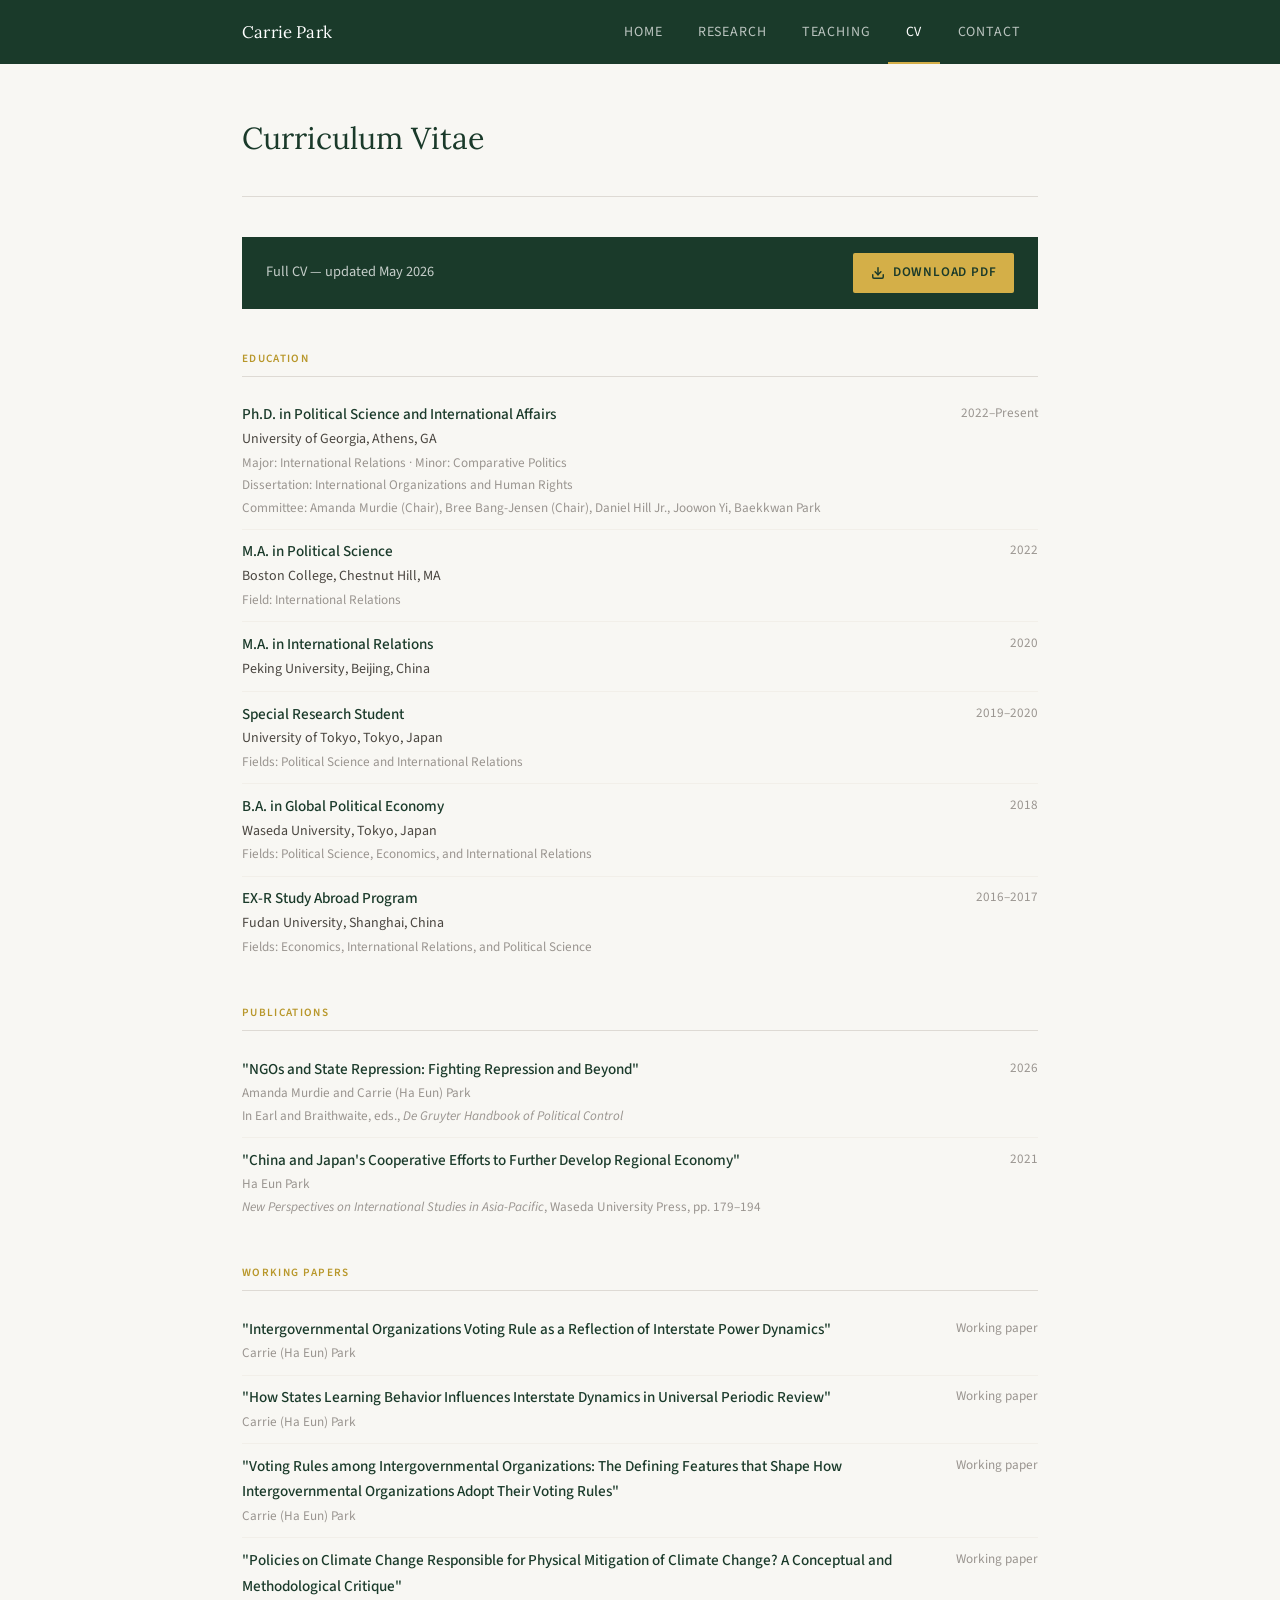
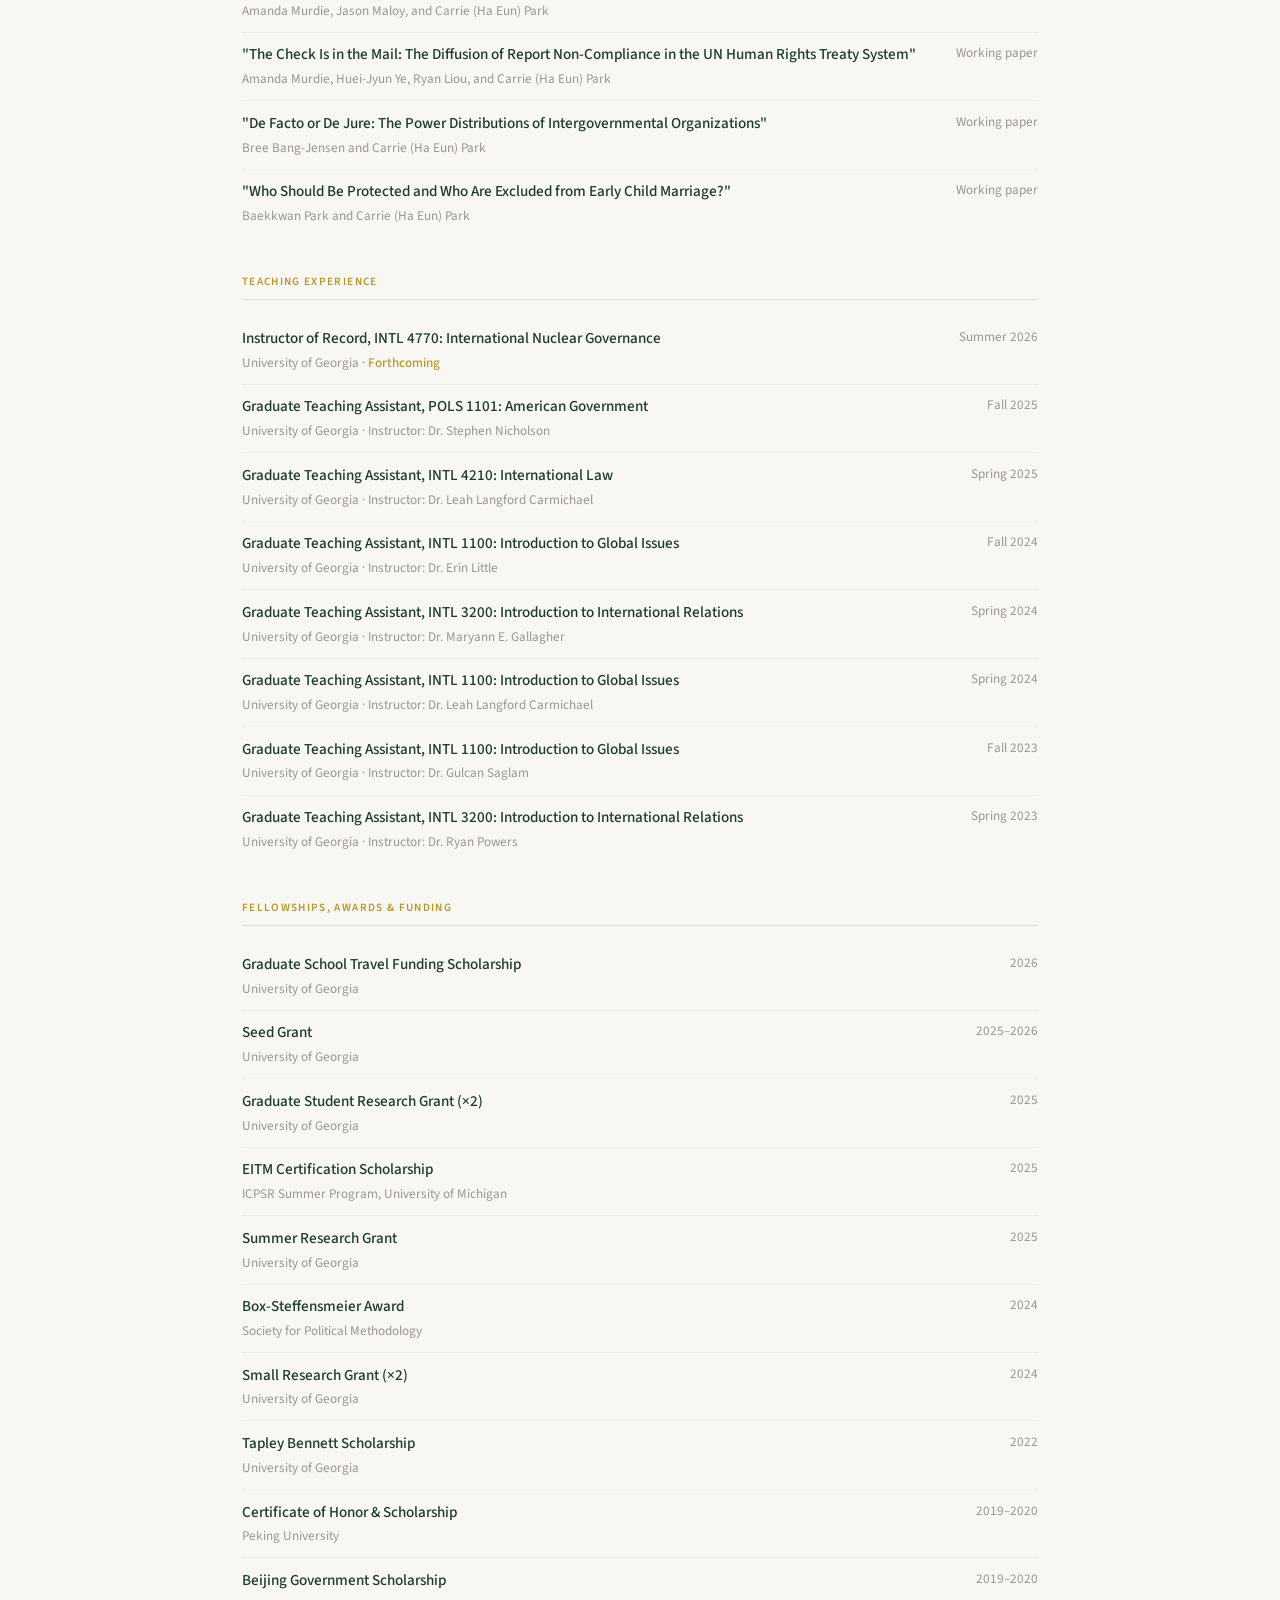
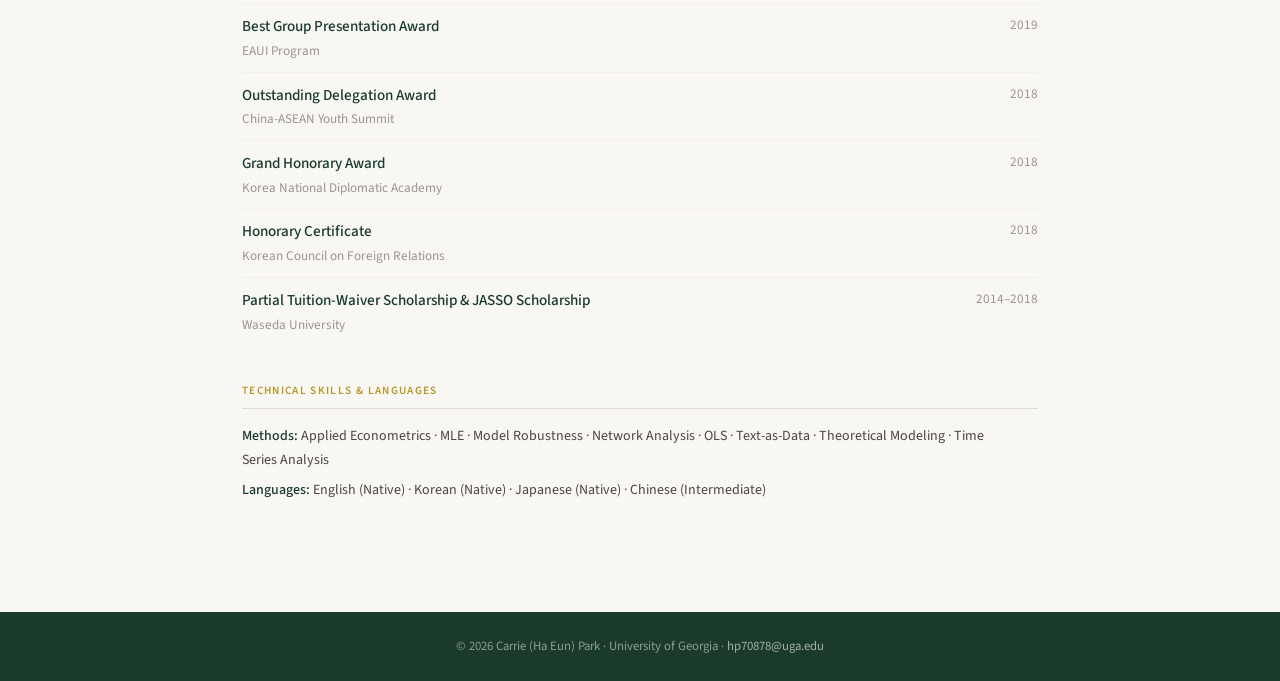
==== cv.html @ fcfedf20 "Add files via upload" ====
<!DOCTYPE html>
<html lang="en">
<head>
  <meta charset="UTF-8">
  <meta name="viewport" content="width=device-width, initial-scale=1.0">
  <title>CV — Carrie Park</title>
  <link rel="icon" type="image/png" href="favicon.png">
  <link rel="stylesheet" href="styles.css">
</head>
<body>

<nav>
  <div class="nav-inner">
    <a href="index.html" class="nav-name">Carrie Park</a>
    <ul class="nav-links">
      <li><a href="index.html">Home</a></li>
      <li><a href="research.html">Research</a></li>
      <li><a href="teaching.html">Teaching</a></li>
      <li><a href="cv.html" class="active">CV</a></li>
      <li><a href="mailto:hp70878@uga.edu">Contact</a></li>
    </ul>
  </div>
</nav>

<main class="page">

  <div class="page-header">
    <h1>Curriculum Vitae</h1>
  </div>

  <div class="cv-download-bar">
    <p>Full CV — updated May 2026</p>
    <a href="Park_CV_May_2026.pdf" class="cv-download-btn" target="_blank">
      <svg xmlns="http://www.w3.org/2000/svg" width="14" height="14" viewBox="0 0 24 24" fill="none" stroke="currentColor" stroke-width="2.5" stroke-linecap="round" stroke-linejoin="round"><path d="M21 15v4a2 2 0 0 1-2 2H5a2 2 0 0 1-2-2v-4"/><polyline points="7 10 12 15 17 10"/><line x1="12" y1="15" x2="12" y2="3"/></svg>
      Download PDF
    </a>
  </div>

  <!-- EDUCATION -->
  <div class="cv-section">
    <p class="cv-section-title">Education</p>

    <div class="cv-entry">
      <div class="cv-entry-main">
        <p class="cv-title">Ph.D. in Political Science and International Affairs</p>
        <p class="cv-subtitle">University of Georgia, Athens, GA</p>
        <p class="cv-detail">Major: International Relations · Minor: Comparative Politics</p>
        <p class="cv-detail">Dissertation: International Organizations and Human Rights</p>
        <p class="cv-detail">Committee: Amanda Murdie (Chair), Bree Bang-Jensen (Chair), Daniel Hill Jr., Joowon Yi, Baekkwan Park</p>
      </div>
      <p class="cv-date">2022–Present</p>
    </div>

    <div class="cv-entry">
      <div class="cv-entry-main">
        <p class="cv-title">M.A. in Political Science</p>
        <p class="cv-subtitle">Boston College, Chestnut Hill, MA</p>
        <p class="cv-detail">Field: International Relations</p>
      </div>
      <p class="cv-date">2022</p>
    </div>

    <div class="cv-entry">
      <div class="cv-entry-main">
        <p class="cv-title">M.A. in International Relations</p>
        <p class="cv-subtitle">Peking University, Beijing, China</p>
      </div>
      <p class="cv-date">2020</p>
    </div>

    <div class="cv-entry">
      <div class="cv-entry-main">
        <p class="cv-title">Special Research Student</p>
        <p class="cv-subtitle">University of Tokyo, Tokyo, Japan</p>
        <p class="cv-detail">Fields: Political Science and International Relations</p>
      </div>
      <p class="cv-date">2019–2020</p>
    </div>

    <div class="cv-entry">
      <div class="cv-entry-main">
        <p class="cv-title">B.A. in Global Political Economy</p>
        <p class="cv-subtitle">Waseda University, Tokyo, Japan</p>
        <p class="cv-detail">Fields: Political Science, Economics, and International Relations</p>
      </div>
      <p class="cv-date">2018</p>
    </div>

    <div class="cv-entry">
      <div class="cv-entry-main">
        <p class="cv-title">EX-R Study Abroad Program</p>
        <p class="cv-subtitle">Fudan University, Shanghai, China</p>
        <p class="cv-detail">Fields: Economics, International Relations, and Political Science</p>
      </div>
      <p class="cv-date">2016–2017</p>
    </div>
  </div>

  <!-- PUBLICATIONS -->
  <div class="cv-section">
    <p class="cv-section-title">Publications</p>

    <div class="cv-entry">
      <div class="cv-entry-main">
        <p class="cv-title">"NGOs and State Repression: Fighting Repression and Beyond"</p>
        <p class="cv-detail">Amanda Murdie and Carrie (Ha Eun) Park</p>
        <p class="cv-detail">In Earl and Braithwaite, eds., <em>De Gruyter Handbook of Political Control</em></p>
      </div>
      <p class="cv-date">2026</p>
    </div>

    <div class="cv-entry">
      <div class="cv-entry-main">
        <p class="cv-title">"China and Japan's Cooperative Efforts to Further Develop Regional Economy"</p>
        <p class="cv-detail">Ha Eun Park</p>
        <p class="cv-detail"><em>New Perspectives on International Studies in Asia-Pacific</em>, Waseda University Press, pp. 179–194</p>
      </div>
      <p class="cv-date">2021</p>
    </div>
  </div>

  <!-- WORKING PAPERS -->
  <div class="cv-section">
    <p class="cv-section-title">Working Papers</p>

    <div class="cv-entry">
      <div class="cv-entry-main">
        <p class="cv-title">"Intergovernmental Organizations Voting Rule as a Reflection of Interstate Power Dynamics"</p>
        <p class="cv-detail">Carrie (Ha Eun) Park</p>
      </div>
      <p class="cv-date">Working paper</p>
    </div>

    <div class="cv-entry">
      <div class="cv-entry-main">
        <p class="cv-title">"How States Learning Behavior Influences Interstate Dynamics in Universal Periodic Review"</p>
        <p class="cv-detail">Carrie (Ha Eun) Park</p>
      </div>
      <p class="cv-date">Working paper</p>
    </div>

    <div class="cv-entry">
      <div class="cv-entry-main">
        <p class="cv-title">"Voting Rules among Intergovernmental Organizations: The Defining Features that Shape How Intergovernmental Organizations Adopt Their Voting Rules"</p>
        <p class="cv-detail">Carrie (Ha Eun) Park</p>
      </div>
      <p class="cv-date">Working paper</p>
    </div>

    <div class="cv-entry">
      <div class="cv-entry-main">
        <p class="cv-title">"Policies on Climate Change Responsible for Physical Mitigation of Climate Change? A Conceptual and Methodological Critique"</p>
        <p class="cv-detail">Amanda Murdie, Jason Maloy, and Carrie (Ha Eun) Park</p>
      </div>
      <p class="cv-date">Working paper</p>
    </div>

    <div class="cv-entry">
      <div class="cv-entry-main">
        <p class="cv-title">"The Check Is in the Mail: The Diffusion of Report Non-Compliance in the UN Human Rights Treaty System"</p>
        <p class="cv-detail">Amanda Murdie, Huei-Jyun Ye, Ryan Liou, and Carrie (Ha Eun) Park</p>
      </div>
      <p class="cv-date">Working paper</p>
    </div>

    <div class="cv-entry">
      <div class="cv-entry-main">
        <p class="cv-title">"De Facto or De Jure: The Power Distributions of Intergovernmental Organizations"</p>
        <p class="cv-detail">Bree Bang-Jensen and Carrie (Ha Eun) Park</p>
      </div>
      <p class="cv-date">Working paper</p>
    </div>

    <div class="cv-entry">
      <div class="cv-entry-main">
        <p class="cv-title">"Who Should Be Protected and Who Are Excluded from Early Child Marriage?"</p>
        <p class="cv-detail">Baekkwan Park and Carrie (Ha Eun) Park</p>
      </div>
      <p class="cv-date">Working paper</p>
    </div>
  </div>

  <!-- TEACHING -->
  <div class="cv-section">
    <p class="cv-section-title">Teaching Experience</p>

    <div class="cv-entry">
      <div class="cv-entry-main">
        <p class="cv-title">Instructor of Record, INTL 4770: International Nuclear Governance</p>
        <p class="cv-detail">University of Georgia · <span style="color:var(--gold); font-weight:500;">Forthcoming</span></p>
      </div>
      <p class="cv-date">Summer 2026</p>
    </div>

    <div class="cv-entry">
      <div class="cv-entry-main">
        <p class="cv-title">Graduate Teaching Assistant, POLS 1101: American Government</p>
        <p class="cv-detail">University of Georgia · Instructor: Dr. Stephen Nicholson</p>
      </div>
      <p class="cv-date">Fall 2025</p>
    </div>

    <div class="cv-entry">
      <div class="cv-entry-main">
        <p class="cv-title">Graduate Teaching Assistant, INTL 4210: International Law</p>
        <p class="cv-detail">University of Georgia · Instructor: Dr. Leah Langford Carmichael</p>
      </div>
      <p class="cv-date">Spring 2025</p>
    </div>

    <div class="cv-entry">
      <div class="cv-entry-main">
        <p class="cv-title">Graduate Teaching Assistant, INTL 1100: Introduction to Global Issues</p>
        <p class="cv-detail">University of Georgia · Instructor: Dr. Erin Little</p>
      </div>
      <p class="cv-date">Fall 2024</p>
    </div>

    <div class="cv-entry">
      <div class="cv-entry-main">
        <p class="cv-title">Graduate Teaching Assistant, INTL 3200: Introduction to International Relations</p>
        <p class="cv-detail">University of Georgia · Instructor: Dr. Maryann E. Gallagher</p>
      </div>
      <p class="cv-date">Spring 2024</p>
    </div>

    <div class="cv-entry">
      <div class="cv-entry-main">
        <p class="cv-title">Graduate Teaching Assistant, INTL 1100: Introduction to Global Issues</p>
        <p class="cv-detail">University of Georgia · Instructor: Dr. Leah Langford Carmichael</p>
      </div>
      <p class="cv-date">Spring 2024</p>
    </div>

    <div class="cv-entry">
      <div class="cv-entry-main">
        <p class="cv-title">Graduate Teaching Assistant, INTL 1100: Introduction to Global Issues</p>
        <p class="cv-detail">University of Georgia · Instructor: Dr. Gulcan Saglam</p>
      </div>
      <p class="cv-date">Fall 2023</p>
    </div>

    <div class="cv-entry">
      <div class="cv-entry-main">
        <p class="cv-title">Graduate Teaching Assistant, INTL 3200: Introduction to International Relations</p>
        <p class="cv-detail">University of Georgia · Instructor: Dr. Ryan Powers</p>
      </div>
      <p class="cv-date">Spring 2023</p>
    </div>
  </div>

  <!-- FELLOWSHIPS -->
  <div class="cv-section">
    <p class="cv-section-title">Fellowships, Awards &amp; Funding</p>

    <div class="cv-entry">
      <div class="cv-entry-main"><p class="cv-title">Graduate School Travel Funding Scholarship</p><p class="cv-detail">University of Georgia</p></div>
      <p class="cv-date">2026</p>
    </div>
    <div class="cv-entry">
      <div class="cv-entry-main"><p class="cv-title">Seed Grant</p><p class="cv-detail">University of Georgia</p></div>
      <p class="cv-date">2025–2026</p>
    </div>
    <div class="cv-entry">
      <div class="cv-entry-main"><p class="cv-title">Graduate Student Research Grant (×2)</p><p class="cv-detail">University of Georgia</p></div>
      <p class="cv-date">2025</p>
    </div>
    <div class="cv-entry">
      <div class="cv-entry-main"><p class="cv-title">EITM Certification Scholarship</p><p class="cv-detail">ICPSR Summer Program, University of Michigan</p></div>
      <p class="cv-date">2025</p>
    </div>
    <div class="cv-entry">
      <div class="cv-entry-main"><p class="cv-title">Summer Research Grant</p><p class="cv-detail">University of Georgia</p></div>
      <p class="cv-date">2025</p>
    </div>
    <div class="cv-entry">
      <div class="cv-entry-main"><p class="cv-title">Box-Steffensmeier Award</p><p class="cv-detail">Society for Political Methodology</p></div>
      <p class="cv-date">2024</p>
    </div>
    <div class="cv-entry">
      <div class="cv-entry-main"><p class="cv-title">Small Research Grant (×2)</p><p class="cv-detail">University of Georgia</p></div>
      <p class="cv-date">2024</p>
    </div>
    <div class="cv-entry">
      <div class="cv-entry-main"><p class="cv-title">Tapley Bennett Scholarship</p><p class="cv-detail">University of Georgia</p></div>
      <p class="cv-date">2022</p>
    </div>
    <div class="cv-entry">
      <div class="cv-entry-main"><p class="cv-title">Certificate of Honor &amp; Scholarship</p><p class="cv-detail">Peking University</p></div>
      <p class="cv-date">2019–2020</p>
    </div>
    <div class="cv-entry">
      <div class="cv-entry-main"><p class="cv-title">Beijing Government Scholarship</p></div>
      <p class="cv-date">2019–2020</p>
    </div>
    <div class="cv-entry">
      <div class="cv-entry-main"><p class="cv-title">Best Group Presentation Award</p><p class="cv-detail">EAUI Program</p></div>
      <p class="cv-date">2019</p>
    </div>
    <div class="cv-entry">
      <div class="cv-entry-main"><p class="cv-title">Outstanding Delegation Award</p><p class="cv-detail">China-ASEAN Youth Summit</p></div>
      <p class="cv-date">2018</p>
    </div>
    <div class="cv-entry">
      <div class="cv-entry-main"><p class="cv-title">Grand Honorary Award</p><p class="cv-detail">Korea National Diplomatic Academy</p></div>
      <p class="cv-date">2018</p>
    </div>
    <div class="cv-entry">
      <div class="cv-entry-main"><p class="cv-title">Honorary Certificate</p><p class="cv-detail">Korean Council on Foreign Relations</p></div>
      <p class="cv-date">2018</p>
    </div>
    <div class="cv-entry">
      <div class="cv-entry-main"><p class="cv-title">Partial Tuition-Waiver Scholarship &amp; JASSO Scholarship</p><p class="cv-detail">Waseda University</p></div>
      <p class="cv-date">2014–2018</p>
    </div>
  </div>

  <!-- TECHNICAL SKILLS -->
  <div class="cv-section">
    <p class="cv-section-title">Technical Skills &amp; Languages</p>
    <div class="cv-entry" style="border:none; padding-top:0;">
      <div class="cv-entry-main">
        <p class="cv-subtitle"><strong style="color:var(--forest); font-weight:500;">Methods:</strong> Applied Econometrics · MLE · Model Robustness · Network Analysis · OLS · Text-as-Data · Theoretical Modeling · Time Series Analysis</p>
        <p class="cv-subtitle" style="margin-top:0.4rem;"><strong style="color:var(--forest); font-weight:500;">Languages:</strong> English (Native) · Korean (Native) · Japanese (Native) · Chinese (Intermediate)</p>
      </div>
    </div>
  </div>

</main>

<footer>
  <p>© 2026 Carrie (Ha Eun) Park · University of Georgia · <a href="mailto:hp70878@uga.edu">hp70878@uga.edu</a></p>
</footer>

</body>
</html>
---- styles.css ----
/* =========================================================
   Carrie (Ha Eun) Park — Academic Website
   ========================================================= */

@import url('https://fonts.googleapis.com/css2?family=Lora:ital,wght@0,400;0,500;1,400&family=Source+Sans+3:wght@300;400;500;600&display=swap');

:root {
  --forest:       #1a3a2a;
  --forest-light: #2c5440;
  --gold:         #b8972a;
  --gold-light:   #d4af48;
  --cream:        #f8f7f3;
  --warm-gray:    #f2efe9;
  --mid-gray:     #9a9590;
  --dark-gray:    #4a4640;
  --text:         #2a2520;
  --border:       #dedad4;
  --white:        #ffffff;

  --font-serif: 'Lora', Georgia, serif;
  --font-sans:  'Source Sans 3', 'Helvetica Neue', sans-serif;

  --max-width: 860px;
  --nav-height: 64px;
}

*, *::before, *::after { box-sizing: border-box; margin: 0; padding: 0; }
html { scroll-behavior: smooth; }

body {
  font-family: var(--font-sans);
  font-size: 16px;
  line-height: 1.7;
  color: var(--text);
  background: var(--cream);
}

/* ---- NAVIGATION ---- */
nav {
  position: sticky;
  top: 0;
  z-index: 100;
  background: var(--forest);
  height: var(--nav-height);
  display: flex;
  align-items: center;
}

.nav-inner {
  max-width: var(--max-width);
  margin: 0 auto;
  padding: 0 2rem;
  width: 100%;
  display: flex;
  align-items: center;
  justify-content: space-between;
}

.nav-name {
  font-family: var(--font-serif);
  font-size: 1.05rem;
  color: var(--white);
  text-decoration: none;
  letter-spacing: 0.01em;
}

.nav-links {
  list-style: none;
  display: flex;
  gap: 0;
}

.nav-links a {
  display: block;
  padding: 0 1.1rem;
  font-family: var(--font-sans);
  font-size: 0.875rem;
  font-weight: 400;
  letter-spacing: 0.06em;
  text-transform: uppercase;
  color: rgba(255,255,255,0.7);
  text-decoration: none;
  height: var(--nav-height);
  line-height: var(--nav-height);
  transition: color 0.2s;
  border-bottom: 2px solid transparent;
}

.nav-links a:hover,
.nav-links a.active {
  color: var(--white);
  border-bottom-color: var(--gold-light);
}

/* ---- PAGE WRAPPER ---- */
.page {
  max-width: var(--max-width);
  margin: 0 auto;
  padding: 3rem 2rem 4rem;
}

/* ---- HERO ---- */
.hero {
  display: grid;
  grid-template-columns: 1fr 210px;
  gap: 3rem;
  align-items: start;
  padding-bottom: 3rem;
  border-bottom: 1px solid var(--border);
  margin-bottom: 3rem;
}

.hero-name {
  font-family: var(--font-serif);
  font-size: 2.2rem;
  font-weight: 400;
  color: var(--forest);
  margin-bottom: 0.3rem;
  line-height: 1.2;
}

.hero-name-alt {
  font-family: var(--font-sans);
  font-size: 0.875rem;
  color: var(--mid-gray);
  margin-bottom: 1rem;
  font-style: italic;
}

.hero-title {
  font-size: 0.95rem;
  color: var(--mid-gray);
  font-weight: 400;
  line-height: 1.5;
  margin-bottom: 1.4rem;
}

.hero-bio {
  font-size: 1rem;
  color: var(--dark-gray);
  line-height: 1.8;
  margin-bottom: 1.6rem;
}

.hero-links {
  display: flex;
  flex-wrap: wrap;
  gap: 0.6rem;
}

.hero-link {
  display: inline-flex;
  align-items: center;
  gap: 0.4rem;
  font-size: 0.825rem;
  font-weight: 500;
  letter-spacing: 0.04em;
  text-transform: uppercase;
  color: var(--forest);
  border: 1.5px solid var(--forest);
  border-radius: 2px;
  padding: 0.45rem 0.9rem;
  text-decoration: none;
  transition: background 0.18s, color 0.18s;
}

.hero-link:hover {
  background: var(--forest);
  color: var(--white);
}

.hero-link svg {
  width: 14px;
  height: 14px;
  flex-shrink: 0;
}

.headshot {
  width: 100%;
  aspect-ratio: 3/4;
  object-fit: cover;
  object-position: top center;
  display: block;
  border: 3px solid var(--white);
  box-shadow: 0 4px 24px rgba(26,58,42,0.13);
}

/* ---- SECTION HEADINGS ---- */
.section { margin-bottom: 2.8rem; }

.section-label {
  font-family: var(--font-sans);
  font-size: 0.7rem;
  font-weight: 600;
  letter-spacing: 0.12em;
  text-transform: uppercase;
  color: var(--gold);
  margin-bottom: 1.1rem;
  display: flex;
  align-items: center;
  gap: 0.7rem;
}

.section-label::after {
  content: '';
  flex: 1;
  height: 1px;
  background: var(--border);
}

/* ---- TAGS ---- */
.tags { display: flex; flex-wrap: wrap; gap: 0.5rem; }

.tag {
  font-size: 0.825rem;
  color: var(--forest-light);
  background: var(--warm-gray);
  border: 1px solid var(--border);
  border-radius: 2px;
  padding: 0.3rem 0.75rem;
}

/* ---- PAPER CARDS ---- */
.paper-list {
  display: flex;
  flex-direction: column;
  gap: 1.2rem;
}

.paper-card {
  background: var(--white);
  border: 1px solid var(--border);
  border-left: 3px solid var(--forest);
  padding: 1.25rem 1.4rem;
  transition: border-left-color 0.2s;
}

.paper-card:hover { border-left-color: var(--gold); }

.paper-card.pub { border-left-color: var(--gold); }

.paper-title {
  font-family: var(--font-serif);
  font-style: italic;
  font-size: 1rem;
  color: var(--forest);
  margin-bottom: 0.3rem;
  line-height: 1.5;
}

.paper-title a {
  color: inherit;
  text-decoration: none;
}
.paper-title a:hover {
  text-decoration: underline;
  text-decoration-color: var(--gold);
}

.paper-authors {
  font-size: 0.875rem;
  color: var(--dark-gray);
  margin-bottom: 0.4rem;
}

.paper-meta {
  display: flex;
  align-items: center;
  gap: 0.6rem;
  flex-wrap: wrap;
}

.paper-status {
  font-size: 0.75rem;
  font-weight: 600;
  letter-spacing: 0.06em;
  text-transform: uppercase;
  color: var(--mid-gray);
}

.paper-badge {
  font-size: 0.7rem;
  font-weight: 600;
  letter-spacing: 0.07em;
  text-transform: uppercase;
  color: var(--gold);
  background: rgba(184,151,42,0.1);
  border: 1px solid rgba(184,151,42,0.3);
  padding: 0.15rem 0.5rem;
  border-radius: 2px;
}

.paper-abstract {
  font-size: 0.9rem;
  color: var(--dark-gray);
  line-height: 1.75;
  margin-top: 0.75rem;
  padding-top: 0.75rem;
  border-top: 1px solid var(--border);
}

.abstract-toggle {
  background: none;
  border: none;
  cursor: pointer;
  font-size: 0.78rem;
  font-weight: 600;
  letter-spacing: 0.05em;
  text-transform: uppercase;
  color: var(--forest-light);
  padding: 0;
  margin-top: 0.4rem;
  display: inline-flex;
  align-items: center;
  gap: 0.3rem;
  transition: color 0.15s;
}
.abstract-toggle:hover { color: var(--gold); }
.abstract-toggle .arrow { display: inline-block; transition: transform 0.2s; }
.abstract-toggle.open .arrow { transform: rotate(90deg); }
.paper-abstract-body { display: none; }
.paper-abstract-body.open { display: block; }

/* ---- PRESENTATIONS ---- */
.pres-list {
  list-style: none;
  display: flex;
  flex-direction: column;
  gap: 0.8rem;
}

.pres-item {
  padding-left: 1rem;
  border-left: 2px solid var(--border);
  font-size: 0.925rem;
  color: var(--dark-gray);
  line-height: 1.65;
}

.pres-item strong {
  color: var(--forest);
  font-weight: 500;
}

/* ---- TEACHING CARDS ---- */
.teaching-grid {
  display: grid;
  grid-template-columns: 1fr 1fr;
  gap: 1rem;
}

.teaching-card {
  background: var(--white);
  border: 1px solid var(--border);
  padding: 1.1rem 1.25rem;
}

.teaching-card.upcoming { border-top: 3px solid var(--gold); }

.teaching-course {
  font-family: var(--font-serif);
  font-size: 0.975rem;
  color: var(--forest);
  margin-bottom: 0.2rem;
}

.teaching-role {
  font-size: 0.875rem;
  color: var(--dark-gray);
  margin-bottom: 0.15rem;
}

.teaching-detail { font-size: 0.8rem; color: var(--mid-gray); }

.teaching-badge {
  display: inline-block;
  font-size: 0.68rem;
  font-weight: 600;
  letter-spacing: 0.08em;
  text-transform: uppercase;
  color: var(--gold);
  background: rgba(184,151,42,0.1);
  border: 1px solid rgba(184,151,42,0.3);
  padding: 0.1rem 0.45rem;
  border-radius: 2px;
  margin-bottom: 0.5rem;
}

/* ---- PAGE HEADER ---- */
.page-header {
  padding-bottom: 2rem;
  border-bottom: 1px solid var(--border);
  margin-bottom: 2.5rem;
}

.page-header h1 {
  font-family: var(--font-serif);
  font-size: 1.9rem;
  font-weight: 400;
  color: var(--forest);
}

/* ---- CV PAGE ---- */
.cv-download-bar {
  display: flex;
  align-items: center;
  justify-content: space-between;
  background: var(--forest);
  padding: 1rem 1.5rem;
  margin-bottom: 2.5rem;
}

.cv-download-bar p { color: rgba(255,255,255,0.75); font-size: 0.9rem; }

.cv-download-btn {
  display: inline-flex;
  align-items: center;
  gap: 0.5rem;
  font-size: 0.825rem;
  font-weight: 600;
  letter-spacing: 0.06em;
  text-transform: uppercase;
  color: var(--forest);
  background: var(--gold-light);
  padding: 0.55rem 1.1rem;
  text-decoration: none;
  border-radius: 2px;
  transition: background 0.15s;
  white-space: nowrap;
}
.cv-download-btn:hover { background: var(--gold); }

.cv-section { margin-bottom: 2.2rem; }

.cv-section-title {
  font-family: var(--font-sans);
  font-size: 0.7rem;
  font-weight: 600;
  letter-spacing: 0.12em;
  text-transform: uppercase;
  color: var(--gold);
  padding-bottom: 0.5rem;
  border-bottom: 1px solid var(--border);
  margin-bottom: 1rem;
}

.cv-entry {
  display: grid;
  grid-template-columns: 1fr auto;
  gap: 0.5rem 1.5rem;
  padding: 0.6rem 0;
  border-bottom: 1px solid var(--warm-gray);
  align-items: start;
}
.cv-entry:last-child { border-bottom: none; }

.cv-title { font-size: 0.95rem; font-weight: 500; color: var(--forest); }
.cv-subtitle { font-size: 0.875rem; color: var(--dark-gray); }
.cv-detail { font-size: 0.825rem; color: var(--mid-gray); }
.cv-date { font-size: 0.825rem; color: var(--mid-gray); white-space: nowrap; text-align: right; }

/* ---- FOOTER ---- */
footer {
  background: var(--forest);
  color: rgba(255,255,255,0.5);
  font-size: 0.8rem;
  padding: 1.5rem 2rem;
  text-align: center;
}
footer a { color: rgba(255,255,255,0.6); text-decoration: none; }
footer a:hover { color: var(--gold-light); }

/* ---- RESPONSIVE ---- */
@media (max-width: 680px) {
  .hero { grid-template-columns: 1fr; gap: 1.5rem; }
  .hero-image-col { display: flex; justify-content: center; order: -1; }
  .headshot { width: 160px; }
  .teaching-grid { grid-template-columns: 1fr; }
  .nav-links a { padding: 0 0.65rem; font-size: 0.78rem; }
  .page { padding: 2rem 1.25rem 3rem; }
  .cv-download-bar { flex-direction: column; gap: 1rem; text-align: center; }
}
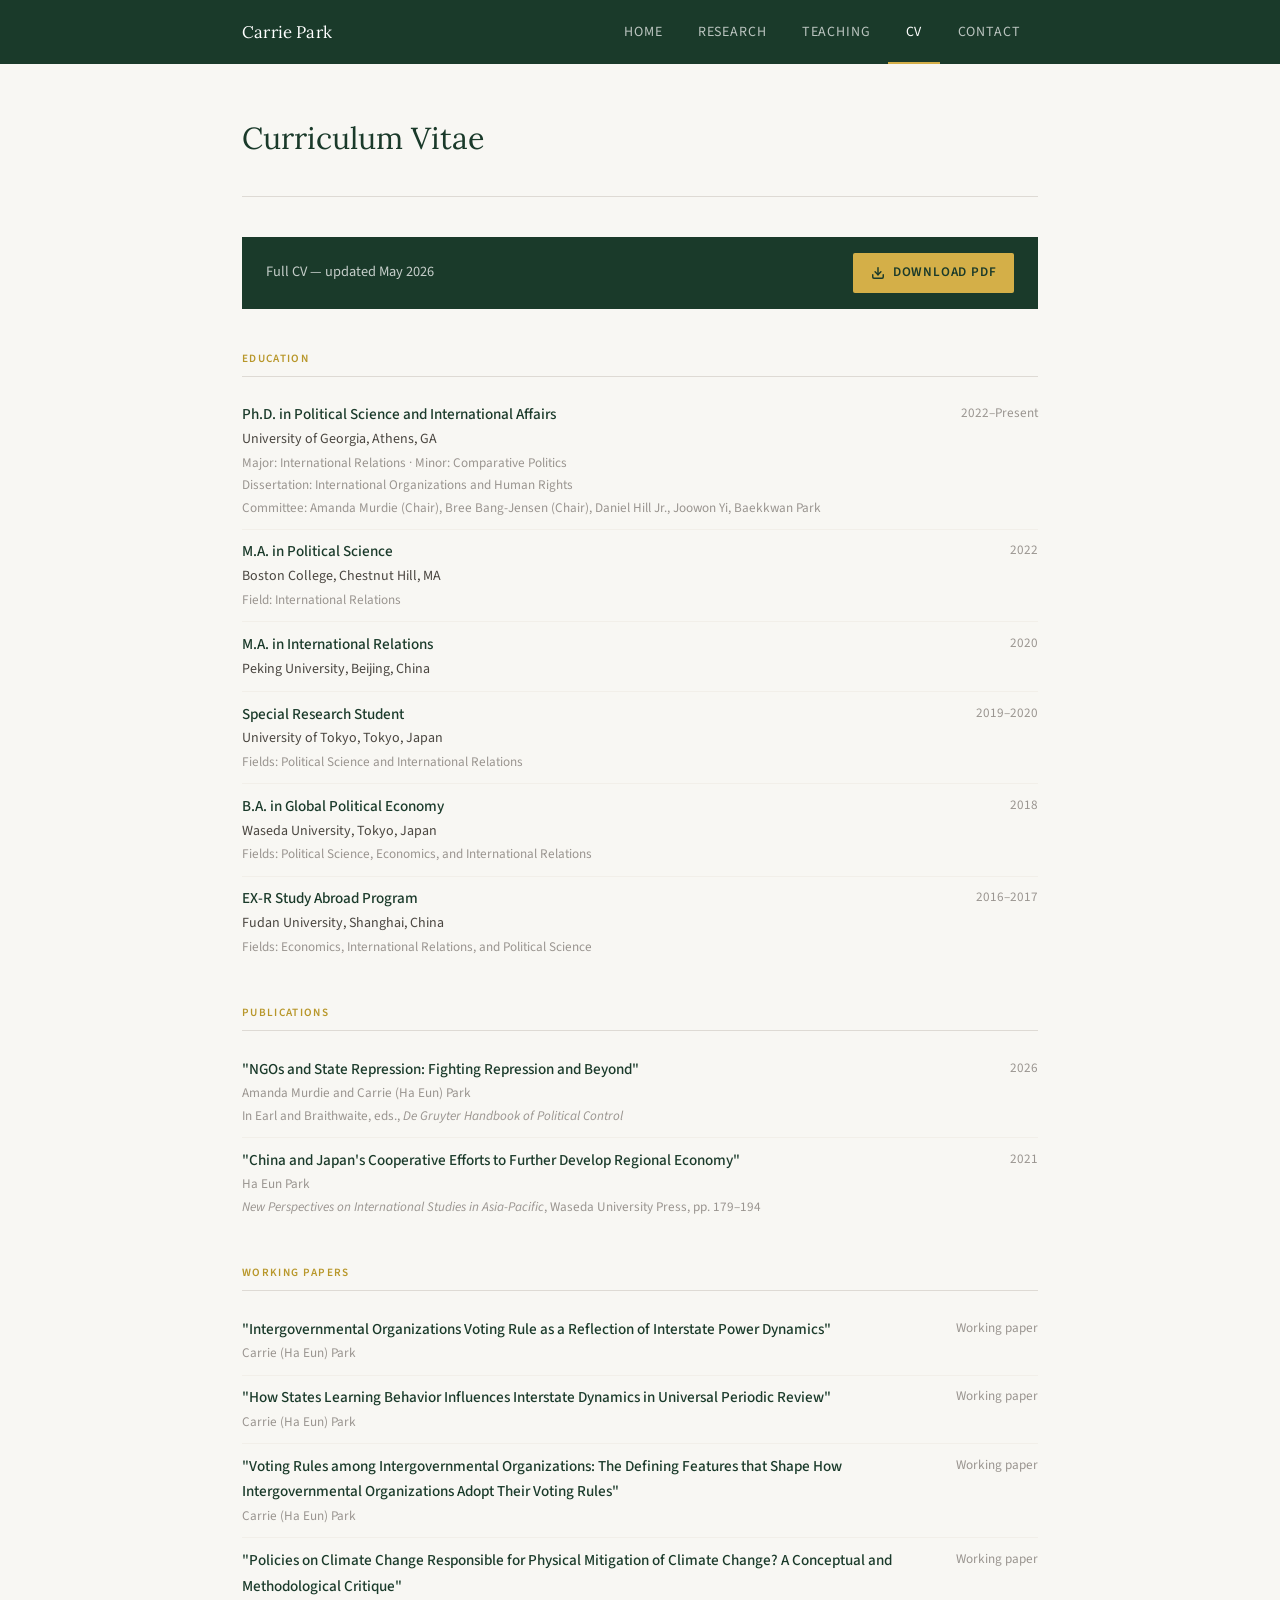
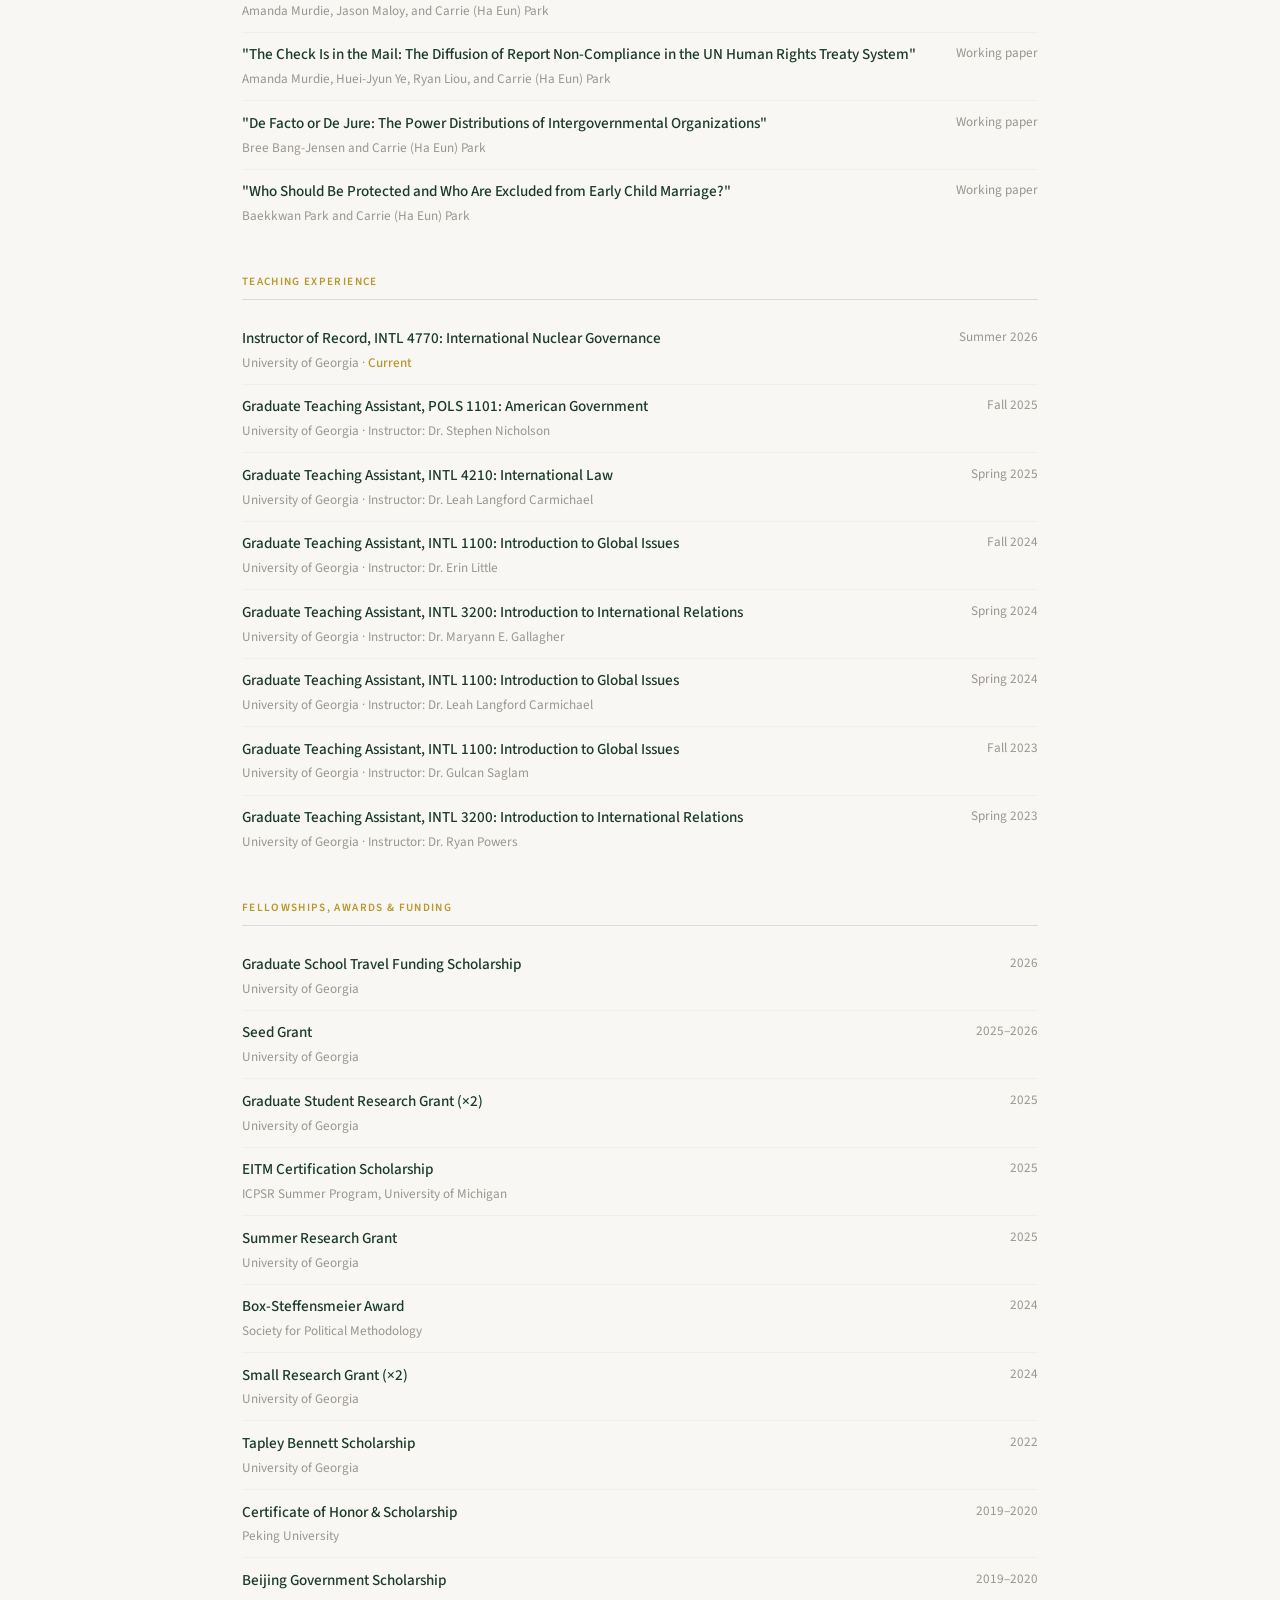
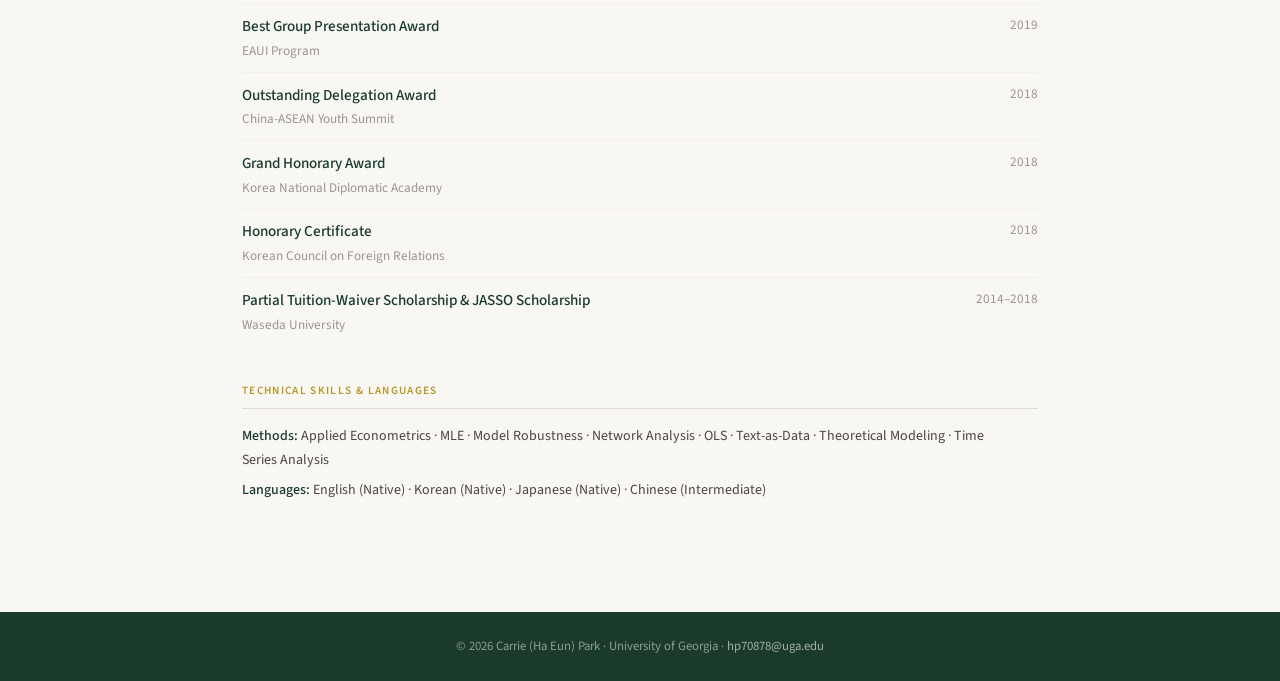
==== commit 735a0674: "Add files via upload" ====
--- a/cv.html
+++ b/cv.html
@@ -187,7 +187,7 @@
     <div class="cv-entry">
       <div class="cv-entry-main">
         <p class="cv-title">Instructor of Record, INTL 4770: International Nuclear Governance</p>
-        <p class="cv-detail">University of Georgia · <span style="color:var(--gold); font-weight:500;">Forthcoming</span></p>
+        <p class="cv-detail">University of Georgia · <span style="color:var(--gold); font-weight:500;">Current</span></p>
       </div>
       <p class="cv-date">Summer 2026</p>
     </div>
